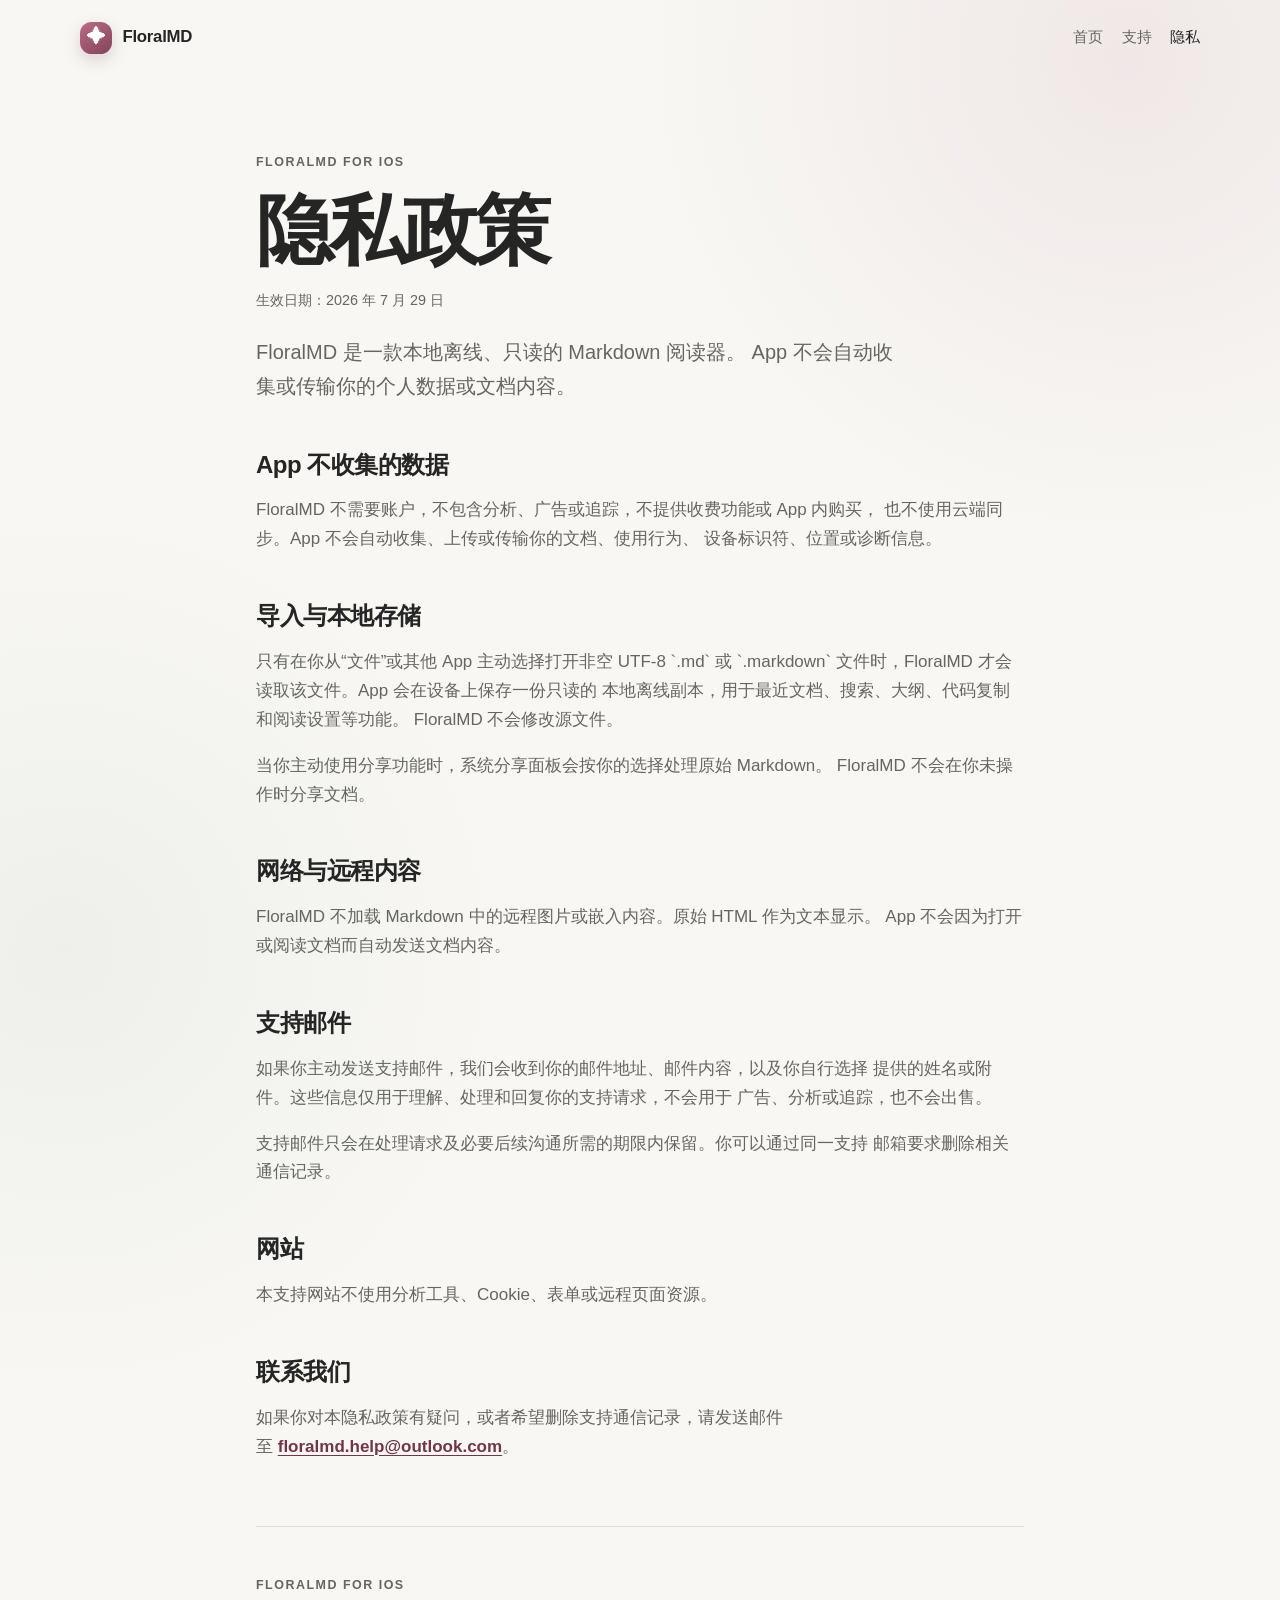
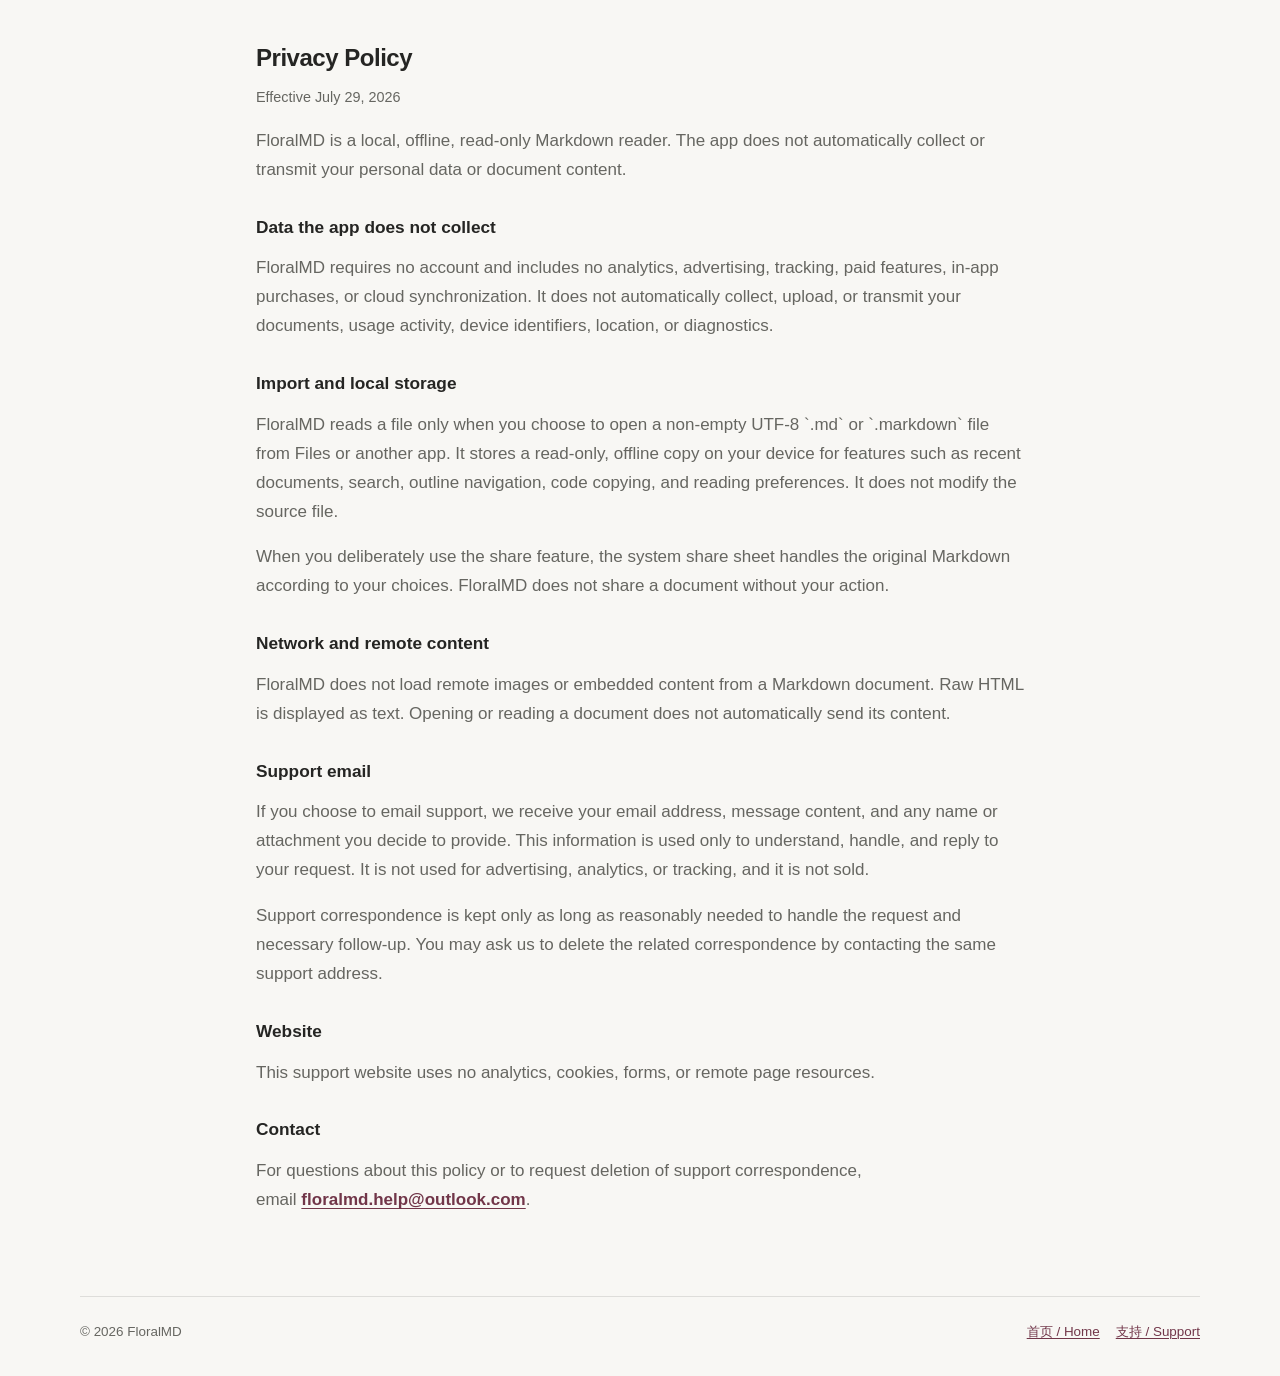
==== privacy/index.html @ 7f9638a2 "docs: add iOS support site" ====
<!doctype html>
<html lang="zh-CN">
  <head>
    <meta charset="utf-8">
    <meta name="viewport" content="width=device-width, initial-scale=1">
    <meta
      name="description"
      content="FloralMD iOS 隐私政策。"
    >
    <title>隐私政策 — FloralMD</title>
    <link rel="stylesheet" href="../styles.css">
  </head>
  <body>
    <a class="skip-link" href="#main">跳到主要内容</a>
    <header class="site-header">
      <a class="brand" href="../" aria-label="FloralMD 首页">
        <span class="brand-mark" aria-hidden="true">✦</span>
        <span>FloralMD</span>
      </a>
      <nav class="site-nav" aria-label="主要导航">
        <a href="../">首页</a>
        <a href="../support/">支持</a>
        <a href="./" aria-current="page">隐私</a>
      </nav>
    </header>

    <main class="page-shell prose" id="main">
      <p class="eyebrow">FloralMD for iOS</p>
      <h1 class="page-title">隐私政策</h1>
      <p class="meta">生效日期：2026 年 7 月 29 日</p>
      <p class="hero-copy">
        FloralMD 是一款本地离线、只读的 Markdown 阅读器。
        App 不会自动收集或传输你的个人数据或文档内容。
      </p>

      <h2>App 不收集的数据</h2>
      <p>
        FloralMD 不需要账户，不包含分析、广告或追踪，不提供收费功能或 App 内购买，
        也不使用云端同步。App 不会自动收集、上传或传输你的文档、使用行为、
        设备标识符、位置或诊断信息。
      </p>

      <h2>导入与本地存储</h2>
      <p>
        只有在你从“文件”或其他 App 主动选择打开非空 UTF-8 `.md` 或
        `.markdown` 文件时，FloralMD 才会读取该文件。App 会在设备上保存一份只读的
        本地离线副本，用于最近文档、搜索、大纲、代码复制和阅读设置等功能。
        FloralMD 不会修改源文件。
      </p>
      <p>
        当你主动使用分享功能时，系统分享面板会按你的选择处理原始 Markdown。
        FloralMD 不会在你未操作时分享文档。
      </p>

      <h2>网络与远程内容</h2>
      <p>
        FloralMD 不加载 Markdown 中的远程图片或嵌入内容。原始 HTML 作为文本显示。
        App 不会因为打开或阅读文档而自动发送文档内容。
      </p>

      <h2>支持邮件</h2>
      <p>
        如果你主动发送支持邮件，我们会收到你的邮件地址、邮件内容，以及你自行选择
        提供的姓名或附件。这些信息仅用于理解、处理和回复你的支持请求，不会用于
        广告、分析或追踪，也不会出售。
      </p>
      <p>
        支持邮件只会在处理请求及必要后续沟通所需的期限内保留。你可以通过同一支持
        邮箱要求删除相关通信记录。
      </p>

      <h2>网站</h2>
      <p>
        本支持网站不使用分析工具、Cookie、表单或远程页面资源。
      </p>

      <h2>联系我们</h2>
      <p>
        如果你对本隐私政策有疑问，或者希望删除支持通信记录，请发送邮件至
        <a class="email-link" href="mailto:floralmd.help@outlook.com">
          floralmd.help@outlook.com</a>。
      </p>

      <section class="english-block" lang="en">
        <p class="eyebrow">FloralMD for iOS</p>
        <h2>Privacy Policy</h2>
        <p class="meta">Effective July 29, 2026</p>
        <p>
          FloralMD is a local, offline, read-only Markdown reader. The app does
          not automatically collect or transmit your personal data or document
          content.
        </p>

        <h3>Data the app does not collect</h3>
        <p>
          FloralMD requires no account and includes no analytics, advertising,
          tracking, paid features, in-app purchases, or cloud synchronization.
          It does not automatically collect, upload, or transmit your documents,
          usage activity, device identifiers, location, or diagnostics.
        </p>

        <h3>Import and local storage</h3>
        <p>
          FloralMD reads a file only when you choose to open a non-empty UTF-8
          `.md` or `.markdown` file from Files or another app. It stores a
          read-only, offline copy on your device for features such as recent
          documents, search, outline navigation, code copying, and reading
          preferences. It does not modify the source file.
        </p>
        <p>
          When you deliberately use the share feature, the system share sheet
          handles the original Markdown according to your choices. FloralMD
          does not share a document without your action.
        </p>

        <h3>Network and remote content</h3>
        <p>
          FloralMD does not load remote images or embedded content from a
          Markdown document. Raw HTML is displayed as text. Opening or reading
          a document does not automatically send its content.
        </p>

        <h3>Support email</h3>
        <p>
          If you choose to email support, we receive your email address, message
          content, and any name or attachment you decide to provide. This
          information is used only to understand, handle, and reply to your
          request. It is not used for advertising, analytics, or tracking, and
          it is not sold.
        </p>
        <p>
          Support correspondence is kept only as long as reasonably needed to
          handle the request and necessary follow-up. You may ask us to delete
          the related correspondence by contacting the same support address.
        </p>

        <h3>Website</h3>
        <p>
          This support website uses no analytics, cookies, forms, or remote page
          resources.
        </p>

        <h3>Contact</h3>
        <p>
          For questions about this policy or to request deletion of support
          correspondence, email
          <a class="email-link" href="mailto:floralmd.help@outlook.com">
            floralmd.help@outlook.com</a>.
        </p>
      </section>
    </main>

    <footer class="site-footer">
      <span>© 2026 FloralMD</span>
      <span class="footer-links">
        <a href="../">首页 / Home</a>
        <a href="../support/">支持 / Support</a>
      </span>
    </footer>
  </body>
</html>
---- styles.css ----
:root {
  color-scheme: light dark;
  --background: #f8f7f4;
  --surface: rgba(255, 255, 255, 0.82);
  --text: #252523;
  --muted: #666661;
  --line: rgba(37, 37, 35, 0.12);
  --accent: #9a4f68;
  --accent-strong: #713649;
  --accent-soft: #f3e5e9;
  --leaf: #54715d;
  --shadow: 0 18px 50px rgba(73, 54, 59, 0.08);
  font-family:
    -apple-system, BlinkMacSystemFont, "SF Pro Text", "PingFang SC",
    "Helvetica Neue", sans-serif;
}

* {
  box-sizing: border-box;
}

html {
  background: var(--background);
  scroll-behavior: smooth;
}

body {
  min-height: 100vh;
  margin: 0;
  color: var(--text);
  background:
    radial-gradient(circle at 88% 2%, rgba(154, 79, 104, 0.09), transparent 30rem),
    radial-gradient(circle at 5% 32%, rgba(84, 113, 93, 0.06), transparent 28rem),
    var(--background);
  font-size: 17px;
  line-height: 1.7;
  text-rendering: optimizeLegibility;
}

a {
  color: var(--accent-strong);
  text-underline-offset: 0.18em;
  text-decoration-thickness: 0.08em;
}

a:hover {
  color: var(--accent);
}

a:focus-visible {
  outline: 3px solid color-mix(in srgb, var(--accent) 45%, transparent);
  outline-offset: 4px;
  border-radius: 0.2rem;
}

.skip-link {
  position: fixed;
  z-index: 10;
  top: 0.75rem;
  left: 0.75rem;
  padding: 0.55rem 0.8rem;
  color: var(--text);
  background: var(--surface);
  border: 1px solid var(--line);
  border-radius: 0.6rem;
  transform: translateY(-180%);
}

.skip-link:focus {
  transform: translateY(0);
}

.site-header,
.page-shell,
.site-footer {
  width: min(70rem, calc(100% - 2rem));
  margin-inline: auto;
}

.site-header {
  display: flex;
  align-items: center;
  justify-content: space-between;
  gap: 1.5rem;
  padding-block: 1.35rem;
}

.brand {
  display: inline-flex;
  align-items: center;
  gap: 0.65rem;
  color: var(--text);
  font-size: 1.05rem;
  font-weight: 700;
  letter-spacing: -0.015em;
  text-decoration: none;
}

.brand-mark {
  display: grid;
  width: 2rem;
  height: 2rem;
  place-items: center;
  color: white;
  background: linear-gradient(145deg, #b96c84, #82445a);
  border-radius: 0.72rem;
  box-shadow: 0 6px 16px rgba(113, 54, 73, 0.2);
  font-size: 1.15rem;
  line-height: 1;
}

.site-nav {
  display: flex;
  align-items: center;
  gap: 1.15rem;
  font-size: 0.93rem;
}

.site-nav a {
  color: var(--muted);
  text-decoration: none;
}

.site-nav a[aria-current="page"],
.site-nav a:hover {
  color: var(--text);
}

.page-shell {
  padding-block: clamp(2.2rem, 6vw, 5.5rem) 4rem;
}

.hero {
  display: grid;
  grid-template-columns: minmax(0, 1.18fr) minmax(17rem, 0.82fr);
  align-items: center;
  gap: clamp(2.5rem, 7vw, 6rem);
  min-height: min(40rem, calc(100vh - 8rem));
}

.eyebrow {
  margin: 0 0 0.7rem;
  color: var(--leaf);
  font-size: 0.78rem;
  font-weight: 750;
  letter-spacing: 0.12em;
  text-transform: uppercase;
}

h1,
h2,
h3,
p {
  text-wrap: pretty;
}

h1,
h2,
h3 {
  line-height: 1.2;
}

h1 {
  max-width: 13ch;
  margin: 0;
  font-size: clamp(2.8rem, 7vw, 5.8rem);
  letter-spacing: -0.055em;
}

.page-title {
  max-width: none;
  font-size: clamp(2.6rem, 6vw, 4.8rem);
}

.hero-copy {
  max-width: 40rem;
  margin: 1.4rem 0 0;
  color: var(--muted);
  font-size: clamp(1.05rem, 2vw, 1.25rem);
}

.hero-actions {
  display: flex;
  flex-wrap: wrap;
  gap: 0.75rem;
  margin-top: 2rem;
}

.button {
  display: inline-flex;
  min-height: 2.8rem;
  align-items: center;
  justify-content: center;
  padding: 0.62rem 1rem;
  border: 1px solid var(--line);
  border-radius: 0.8rem;
  color: var(--text);
  background: var(--surface);
  font-size: 0.94rem;
  font-weight: 650;
  text-decoration: none;
}

.button.primary {
  border-color: transparent;
  color: white;
  background: var(--accent-strong);
}

.reader-card {
  position: relative;
  overflow: hidden;
  padding: 1.4rem;
  background: var(--surface);
  border: 1px solid var(--line);
  border-radius: 1.5rem;
  box-shadow: var(--shadow);
}

.reader-card::before {
  display: block;
  width: 42%;
  height: 0.45rem;
  margin-bottom: 1.6rem;
  background: var(--accent-soft);
  border-radius: 999px;
  content: "";
}

.reader-line {
  height: 0.42rem;
  margin-block: 0.7rem;
  background: color-mix(in srgb, var(--text) 12%, transparent);
  border-radius: 999px;
}

.reader-line.heading {
  width: 68%;
  height: 0.75rem;
  margin-bottom: 1.15rem;
  background: color-mix(in srgb, var(--text) 30%, transparent);
}

.reader-line.short {
  width: 72%;
}

.reader-code {
  margin-top: 1.4rem;
  padding: 1rem;
  background: color-mix(in srgb, var(--leaf) 9%, transparent);
  border-radius: 0.8rem;
}

.section {
  padding-block: clamp(3rem, 7vw, 6rem);
}

.section + .section {
  border-top: 1px solid var(--line);
}

.section-heading {
  max-width: 34rem;
  margin-bottom: 2rem;
}

.section h2 {
  margin: 0;
  font-size: clamp(1.8rem, 4vw, 3rem);
  letter-spacing: -0.035em;
}

.section-intro {
  margin: 0.8rem 0 0;
  color: var(--muted);
}

.feature-grid {
  display: grid;
  grid-template-columns: repeat(3, minmax(0, 1fr));
  gap: 1rem;
}

.feature-card,
.contact-card {
  padding: 1.35rem;
  background: var(--surface);
  border: 1px solid var(--line);
  border-radius: 1rem;
}

.feature-card h3 {
  margin: 0;
  font-size: 1.02rem;
}

.feature-card p {
  margin: 0.5rem 0 0;
  color: var(--muted);
  font-size: 0.94rem;
}

.english-block {
  margin-top: 4rem;
  padding-top: 3rem;
  border-top: 1px solid var(--line);
}

.prose {
  max-width: 48rem;
}

.prose h2 {
  margin: 3rem 0 0.8rem;
  font-size: 1.5rem;
  letter-spacing: -0.02em;
}

.prose h3 {
  margin: 2rem 0 0.5rem;
  font-size: 1.08rem;
}

.prose p,
.prose li {
  color: var(--muted);
}

.prose ul {
  padding-left: 1.2rem;
}

.meta {
  margin-top: 0.7rem;
  color: var(--muted);
  font-size: 0.9rem;
}

.contact-card {
  margin-block: 2rem 3rem;
}

.contact-card strong {
  display: block;
  margin-bottom: 0.4rem;
}

.email-link {
  overflow-wrap: anywhere;
  font-weight: 700;
}

.site-footer {
  display: flex;
  justify-content: space-between;
  gap: 1rem;
  padding-block: 1.5rem 2rem;
  color: var(--muted);
  border-top: 1px solid var(--line);
  font-size: 0.84rem;
}

.footer-links {
  display: flex;
  flex-wrap: wrap;
  gap: 1rem;
}

@media (max-width: 760px) {
  body {
    font-size: 16px;
  }

  .site-header {
    align-items: flex-start;
  }

  .site-nav {
    flex-wrap: wrap;
    justify-content: flex-end;
    gap: 0.45rem 0.85rem;
  }

  .hero {
    grid-template-columns: 1fr;
    min-height: auto;
  }

  .reader-card {
    max-width: 26rem;
  }

  .feature-grid {
    grid-template-columns: 1fr;
  }

  .site-footer {
    flex-direction: column;
  }
}

@media (max-width: 460px) {
  .site-header {
    display: block;
  }

  .site-nav {
    justify-content: flex-start;
    margin-top: 0.8rem;
  }

  .page-shell {
    padding-top: 2rem;
  }

  h1 {
    font-size: clamp(2.5rem, 15vw, 4rem);
  }
}

@media (prefers-color-scheme: dark) {
  :root {
    --background: #171716;
    --surface: rgba(38, 37, 36, 0.86);
    --text: #f2f0ec;
    --muted: #b7b3ac;
    --line: rgba(242, 240, 236, 0.13);
    --accent: #d990a7;
    --accent-strong: #e2a1b5;
    --accent-soft: rgba(217, 144, 167, 0.18);
    --leaf: #9fbea7;
    --shadow: 0 18px 50px rgba(0, 0, 0, 0.2);
  }

  .button.primary {
    color: #24171b;
  }
}

@media (prefers-reduced-motion: reduce) {
  html {
    scroll-behavior: auto;
  }
}
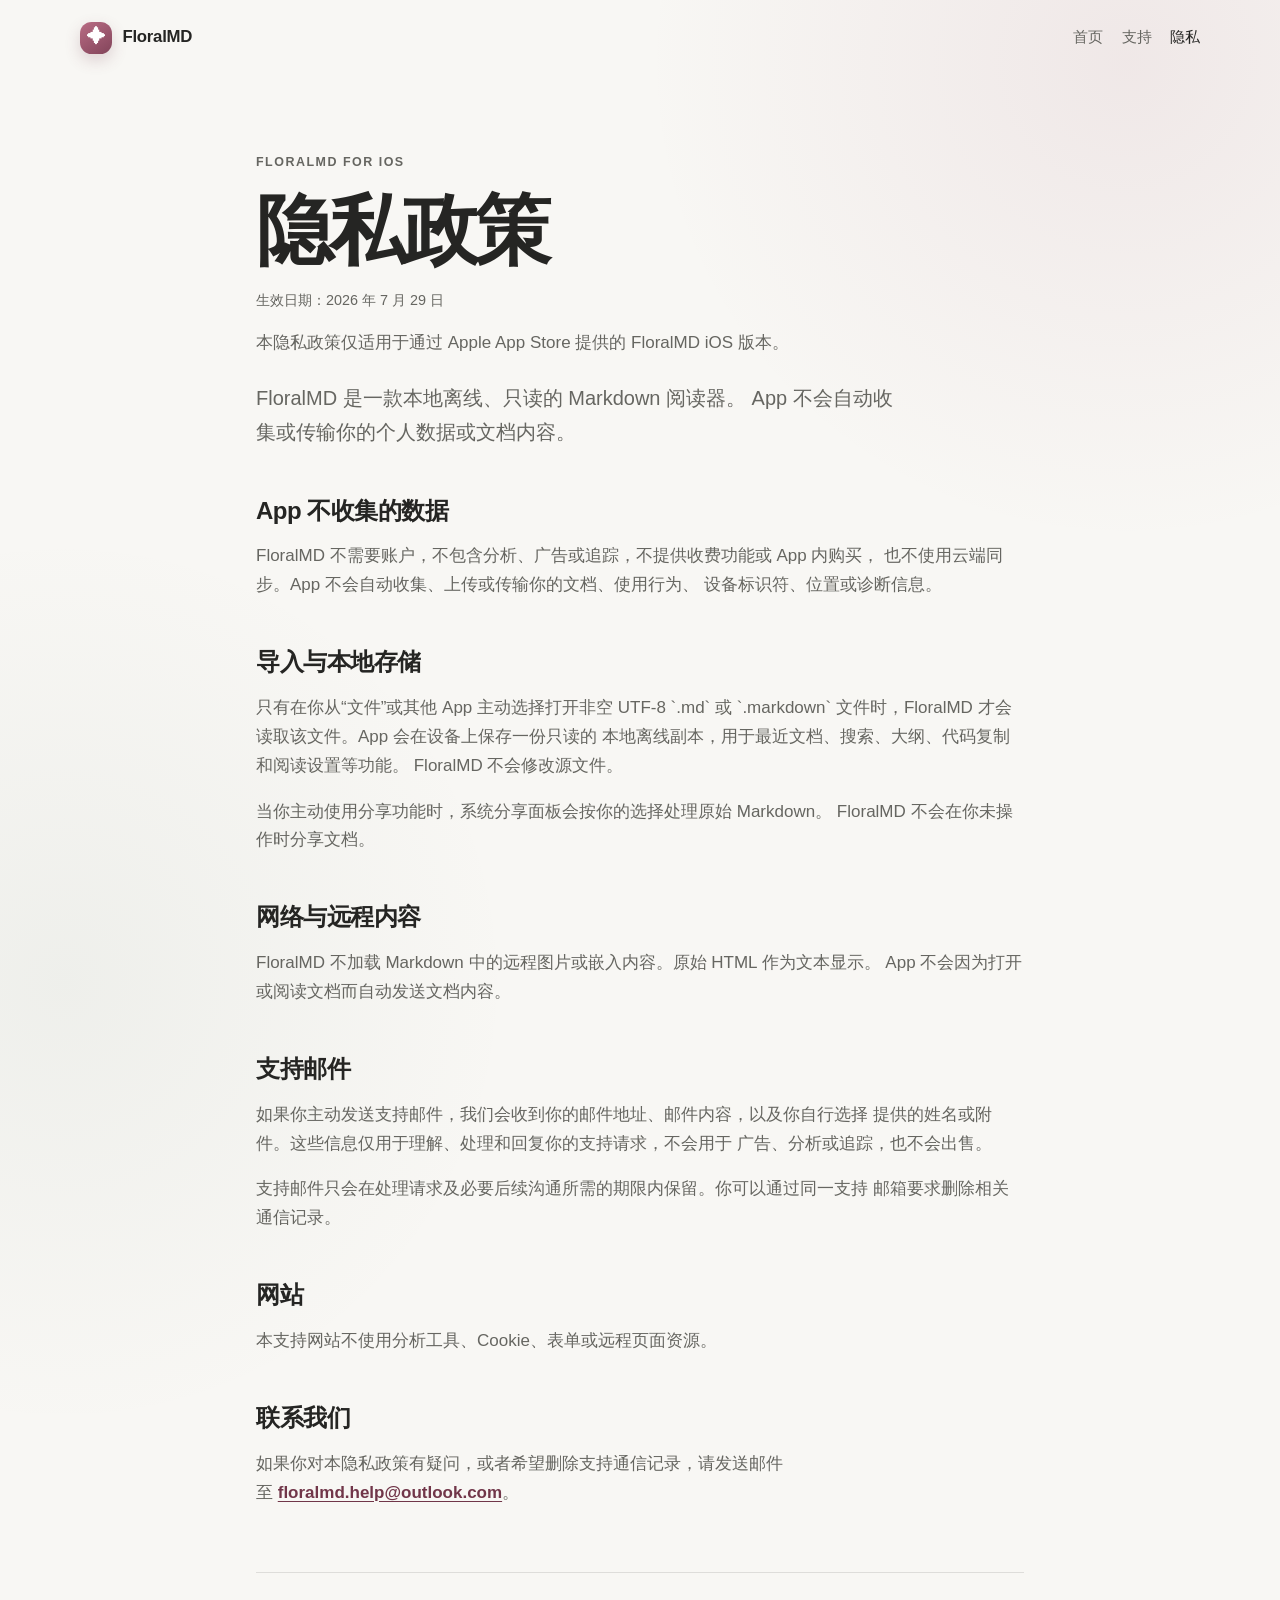
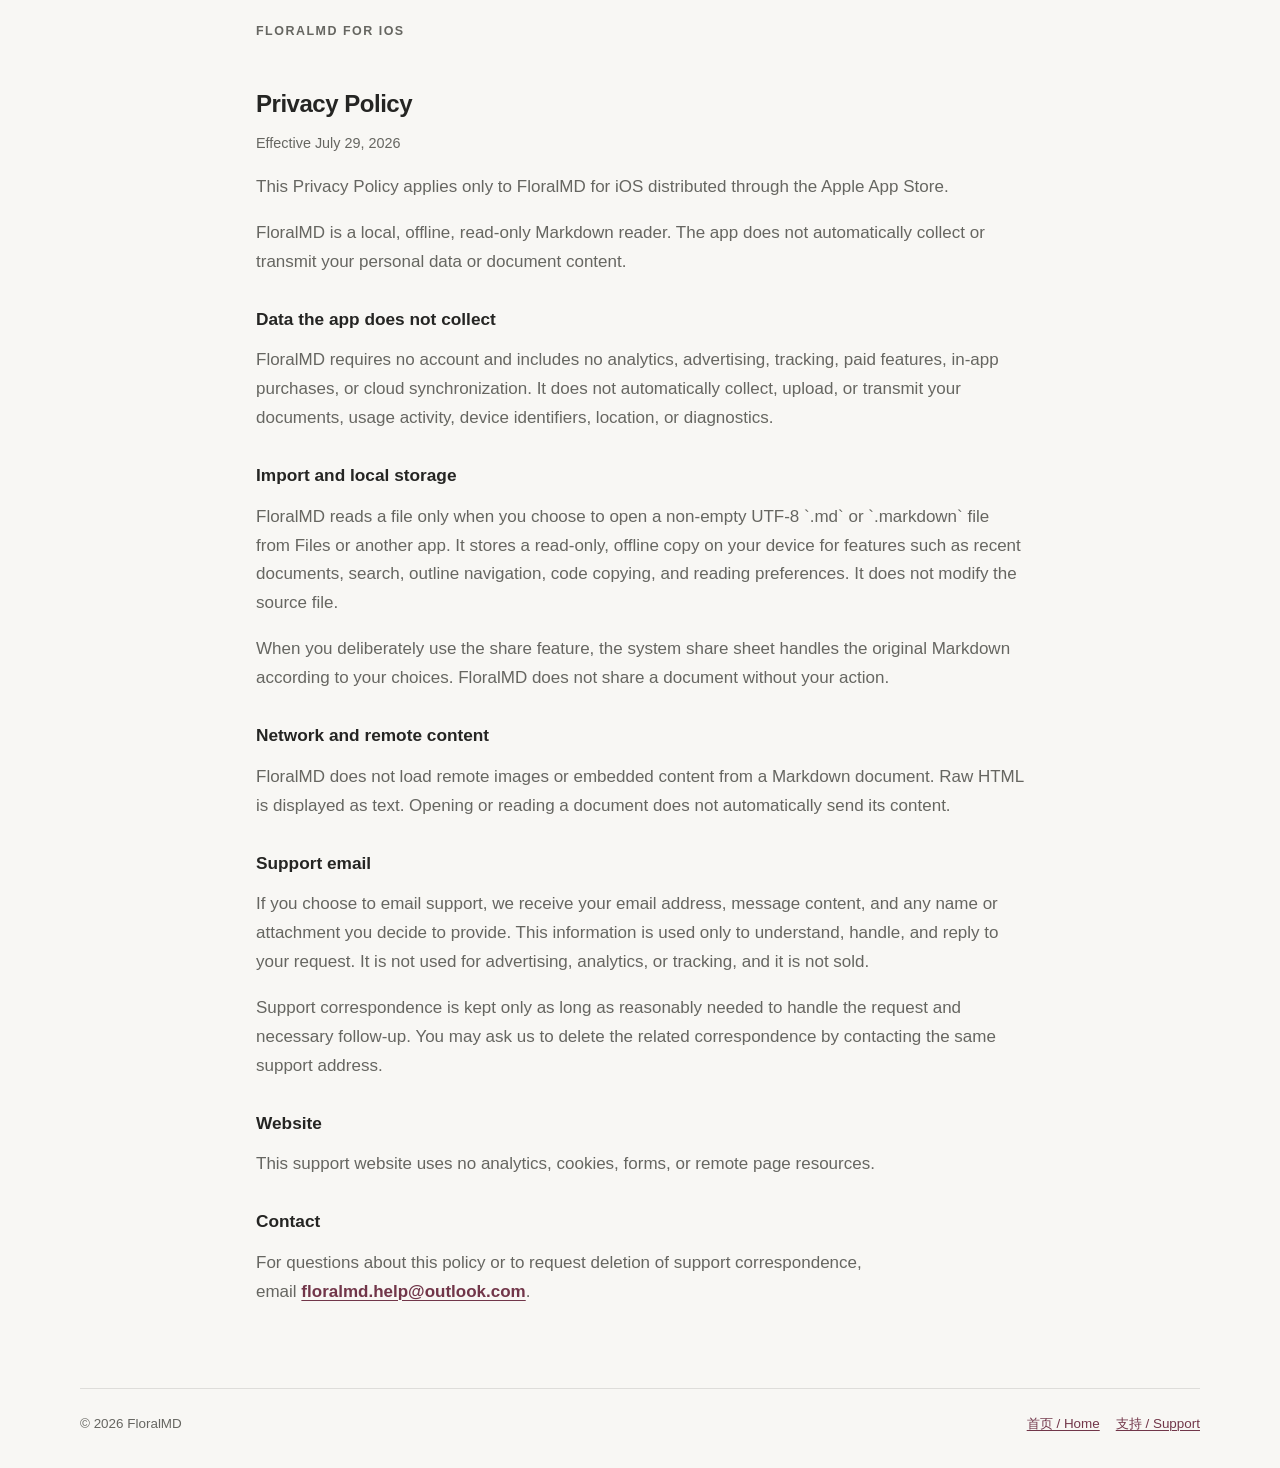
==== commit 9964bfab: "docs: scope privacy policy to iOS" ====
--- a/privacy/index.html
+++ b/privacy/index.html
@@ -28,6 +28,9 @@
       <p class="eyebrow">FloralMD for iOS</p>
       <h1 class="page-title">隐私政策</h1>
       <p class="meta">生效日期：2026 年 7 月 29 日</p>
+      <p>
+        本隐私政策仅适用于通过 Apple App Store 提供的 FloralMD iOS 版本。
+      </p>
       <p class="hero-copy">
         FloralMD 是一款本地离线、只读的 Markdown 阅读器。
         App 不会自动收集或传输你的个人数据或文档内容。
@@ -85,6 +88,10 @@
         <p class="eyebrow">FloralMD for iOS</p>
         <h2>Privacy Policy</h2>
         <p class="meta">Effective July 29, 2026</p>
+        <p>
+          This Privacy Policy applies only to FloralMD for iOS distributed
+          through the Apple App Store.
+        </p>
         <p>
           FloralMD is a local, offline, read-only Markdown reader. The app does
           not automatically collect or transmit your personal data or document
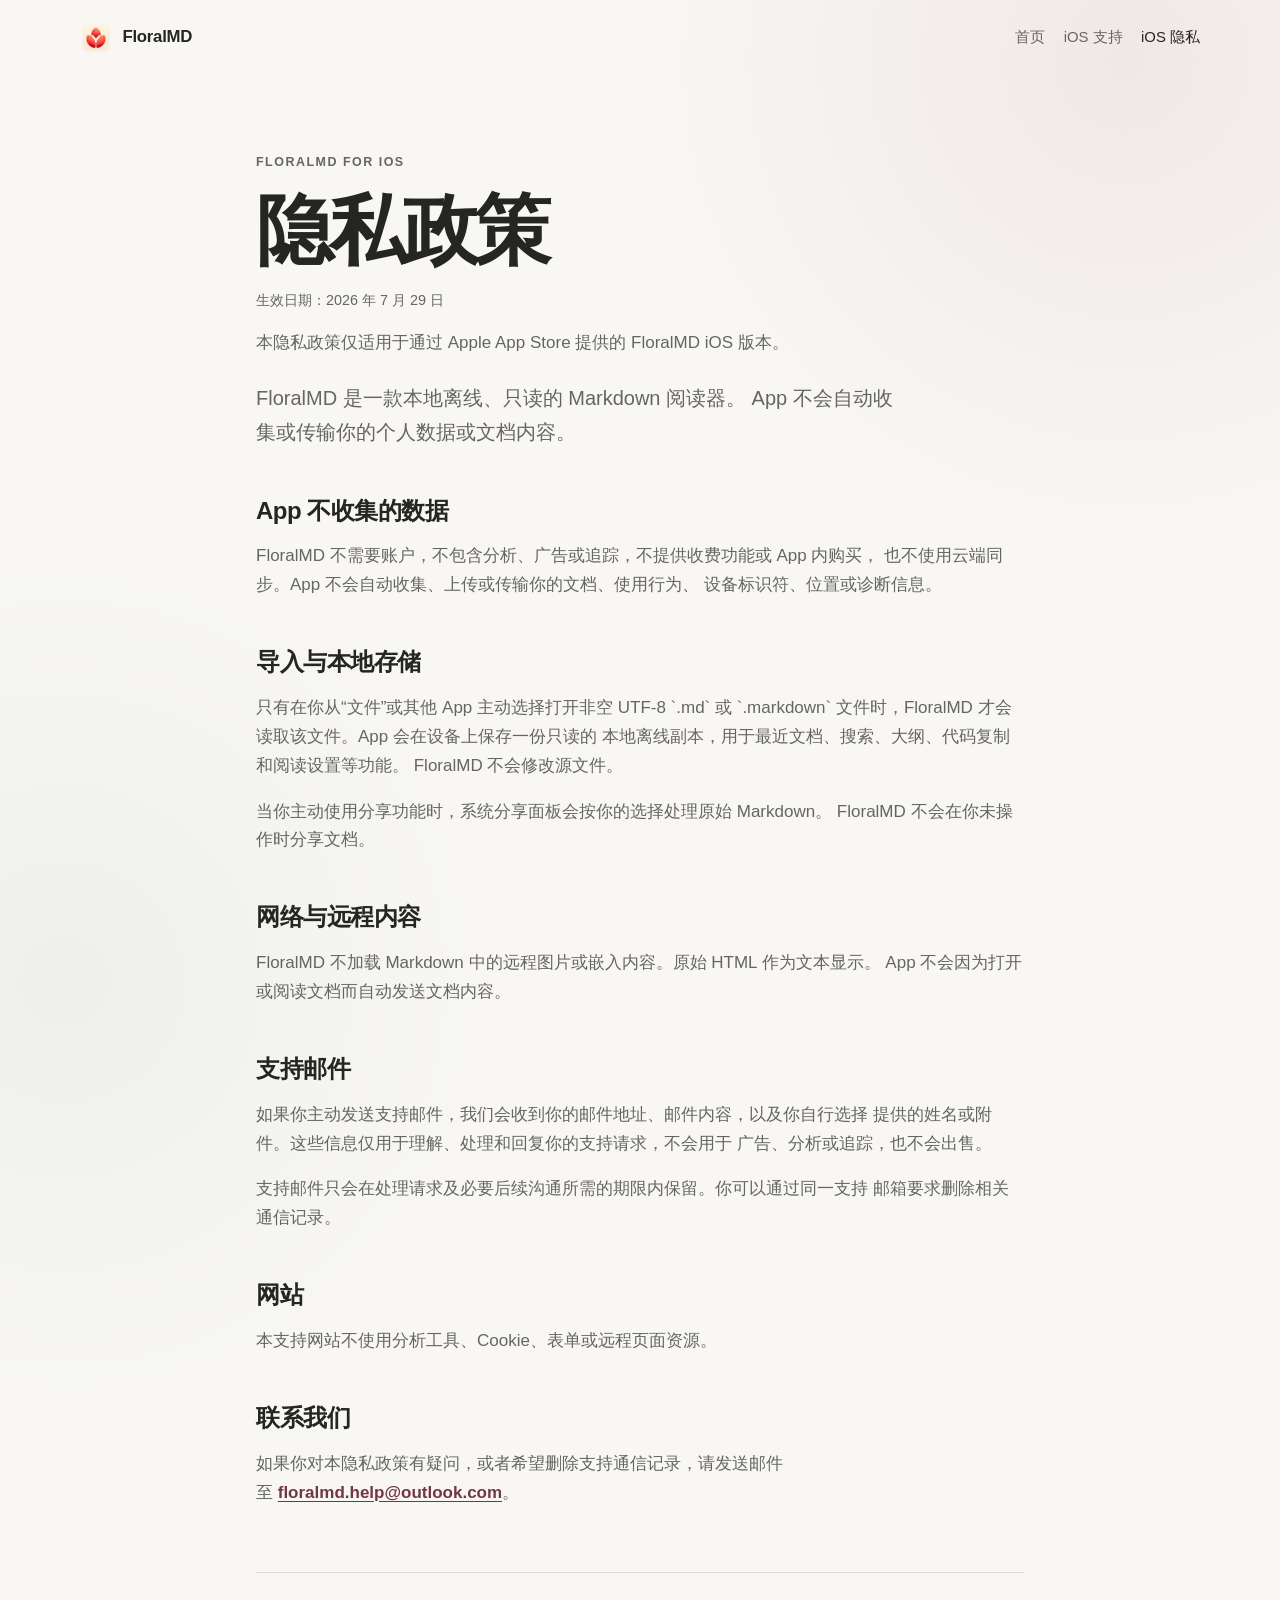
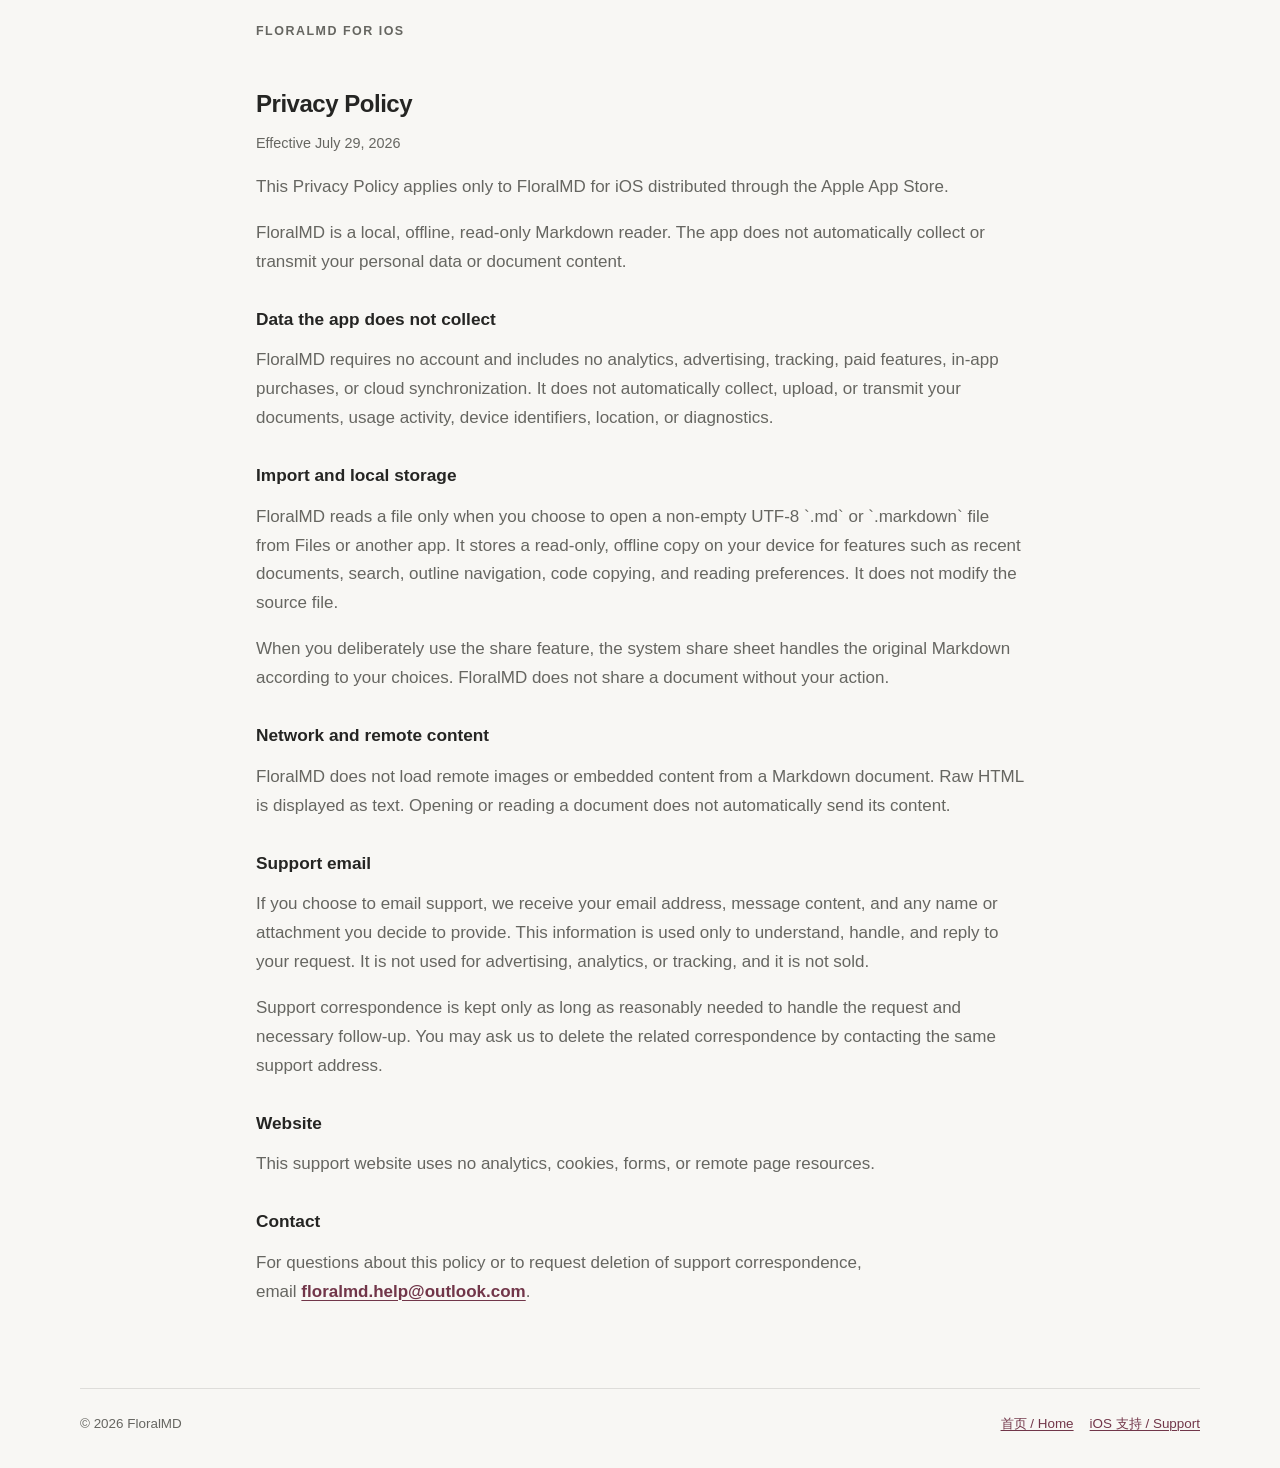
==== commit 76078559: "docs: distinguish iOS and macOS editions" ====
--- a/privacy/index.html
+++ b/privacy/index.html
@@ -8,19 +8,20 @@
       content="FloralMD iOS 隐私政策。"
     >
     <title>隐私政策 — FloralMD</title>
+    <link rel="icon" href="../app-icon.png">
     <link rel="stylesheet" href="../styles.css">
   </head>
   <body>
     <a class="skip-link" href="#main">跳到主要内容</a>
     <header class="site-header">
       <a class="brand" href="../" aria-label="FloralMD 首页">
-        <span class="brand-mark" aria-hidden="true">✦</span>
+        <img class="brand-icon" src="../app-icon.png" alt="">
         <span>FloralMD</span>
       </a>
       <nav class="site-nav" aria-label="主要导航">
         <a href="../">首页</a>
-        <a href="../support/">支持</a>
-        <a href="./" aria-current="page">隐私</a>
+        <a href="../support/">iOS 支持</a>
+        <a href="./" aria-current="page">iOS 隐私</a>
       </nav>
     </header>
 
@@ -161,7 +162,7 @@
       <span>© 2026 FloralMD</span>
       <span class="footer-links">
         <a href="../">首页 / Home</a>
-        <a href="../support/">支持 / Support</a>
+        <a href="../support/">iOS 支持 / Support</a>
       </span>
     </footer>
   </body>
--- a/styles.css
+++ b/styles.css
@@ -96,17 +96,10 @@
   text-decoration: none;
 }
 
-.brand-mark {
-  display: grid;
+.brand-icon {
   width: 2rem;
   height: 2rem;
-  place-items: center;
-  color: white;
-  background: linear-gradient(145deg, #b96c84, #82445a);
-  border-radius: 0.72rem;
-  box-shadow: 0 6px 16px rgba(113, 54, 73, 0.2);
-  font-size: 1.15rem;
-  line-height: 1;
+  object-fit: contain;
 }
 
 .site-nav {
@@ -207,49 +200,16 @@
   background: var(--accent-strong);
 }
 
-.reader-card {
-  position: relative;
-  overflow: hidden;
-  padding: 1.4rem;
-  background: var(--surface);
-  border: 1px solid var(--line);
-  border-radius: 1.5rem;
-  box-shadow: var(--shadow);
-}
-
-.reader-card::before {
-  display: block;
-  width: 42%;
-  height: 0.45rem;
-  margin-bottom: 1.6rem;
-  background: var(--accent-soft);
-  border-radius: 999px;
-  content: "";
-}
-
-.reader-line {
-  height: 0.42rem;
-  margin-block: 0.7rem;
-  background: color-mix(in srgb, var(--text) 12%, transparent);
-  border-radius: 999px;
-}
-
-.reader-line.heading {
-  width: 68%;
-  height: 0.75rem;
-  margin-bottom: 1.15rem;
-  background: color-mix(in srgb, var(--text) 30%, transparent);
-}
-
-.reader-line.short {
-  width: 72%;
-}
-
-.reader-code {
-  margin-top: 1.4rem;
-  padding: 1rem;
-  background: color-mix(in srgb, var(--leaf) 9%, transparent);
-  border-radius: 0.8rem;
+.app-icon-stage {
+  display: grid;
+  min-height: 22rem;
+  place-items: center;
+}
+
+.hero-app-icon {
+  width: min(20rem, 78vw);
+  height: auto;
+  filter: drop-shadow(0 1.6rem 2.5rem rgba(73, 54, 59, 0.18));
 }
 
 .section {
@@ -276,13 +236,15 @@
   color: var(--muted);
 }
 
-.feature-grid {
+.feature-grid,
+.platform-grid {
   display: grid;
   grid-template-columns: repeat(3, minmax(0, 1fr));
   gap: 1rem;
 }
 
 .feature-card,
+.platform-card,
 .contact-card {
   padding: 1.35rem;
   background: var(--surface);
@@ -290,15 +252,40 @@
   border-radius: 1rem;
 }
 
-.feature-card h3 {
+.feature-card h3,
+.platform-card h3 {
   margin: 0;
   font-size: 1.02rem;
 }
 
-.feature-card p {
+.feature-card p,
+.platform-card p {
   margin: 0.5rem 0 0;
   color: var(--muted);
   font-size: 0.94rem;
+}
+
+.platform-grid {
+  grid-template-columns: repeat(2, minmax(0, 1fr));
+}
+
+.platform-label {
+  color: var(--leaf) !important;
+  font-size: 0.78rem !important;
+  font-weight: 750;
+  letter-spacing: 0.08em;
+  text-transform: uppercase;
+}
+
+.card-links {
+  display: flex;
+  flex-wrap: wrap;
+  gap: 1rem;
+  padding-top: 0.35rem;
+}
+
+.card-links a {
+  font-weight: 700;
 }
 
 .english-block {
@@ -387,11 +374,12 @@
     min-height: auto;
   }
 
-  .reader-card {
-    max-width: 26rem;
-  }
-
-  .feature-grid {
+  .app-icon-stage {
+    min-height: auto;
+  }
+
+  .feature-grid,
+  .platform-grid {
     grid-template-columns: 1fr;
   }
 
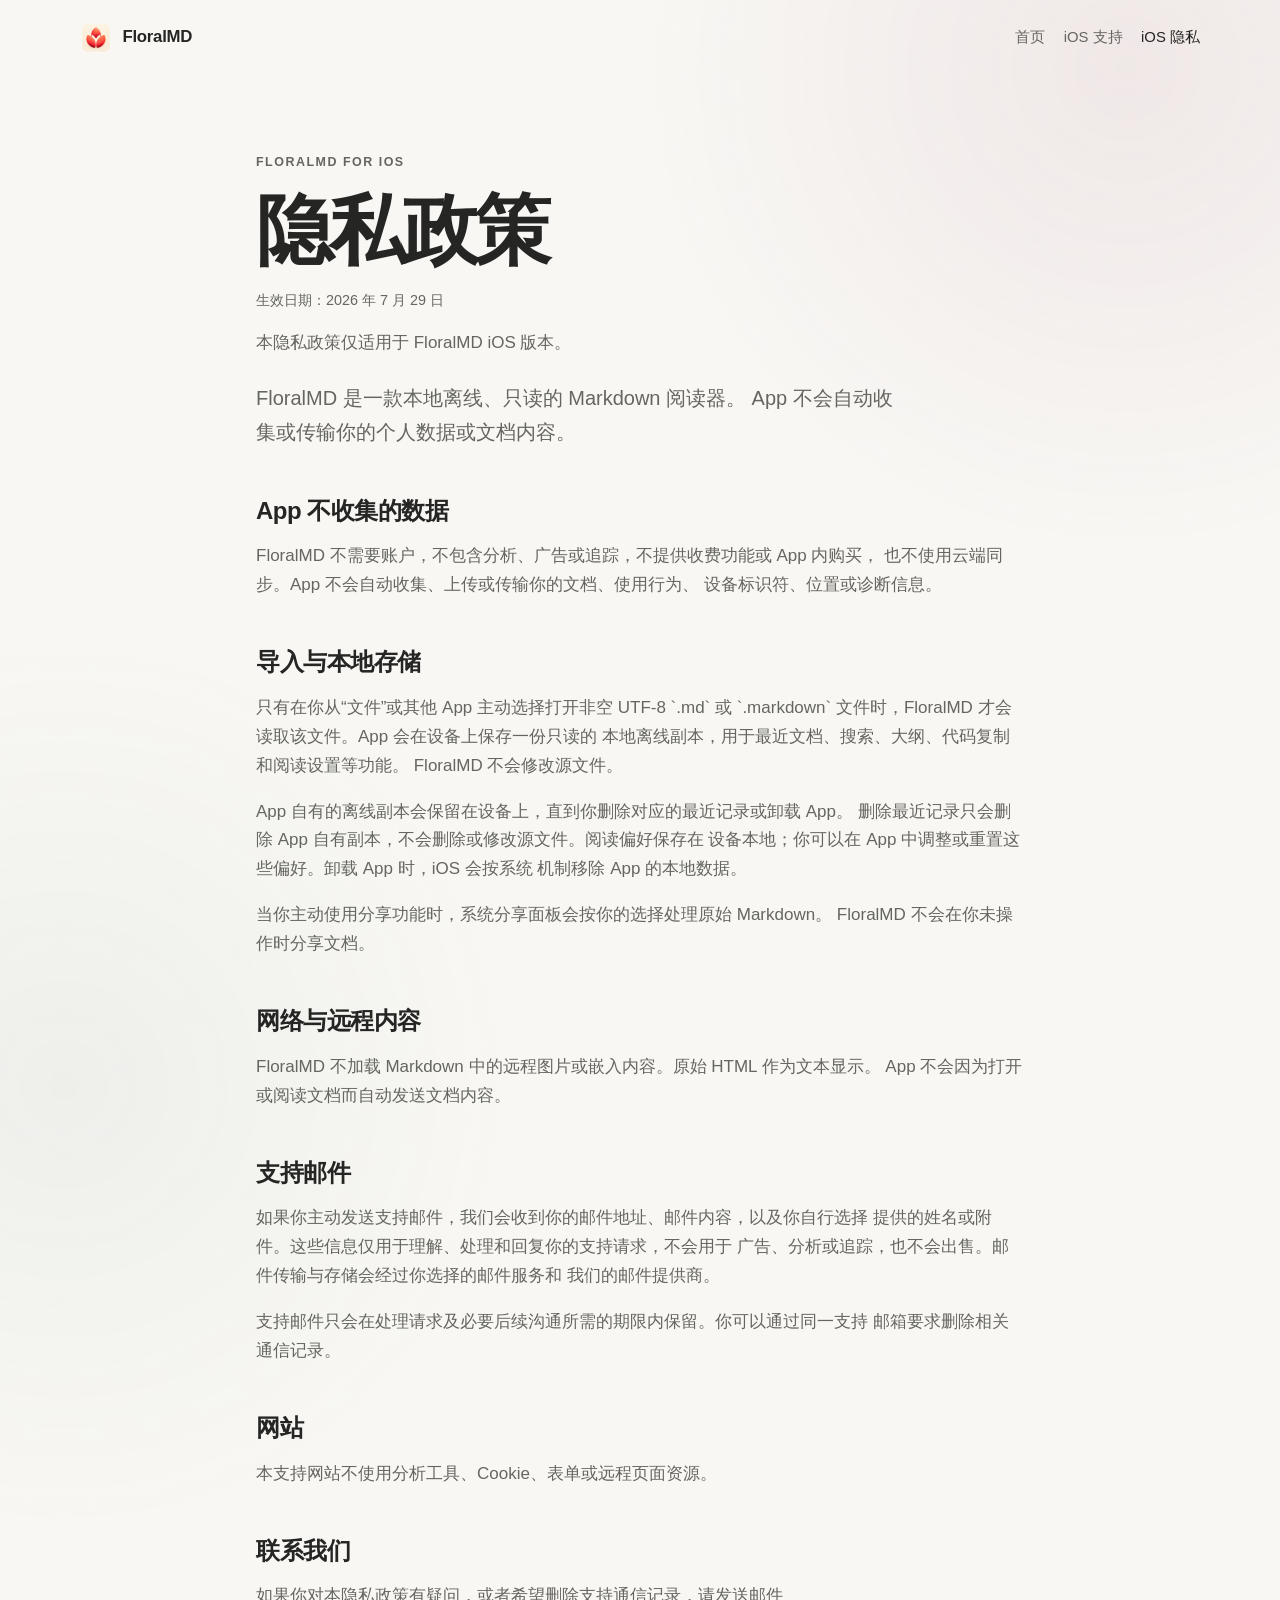
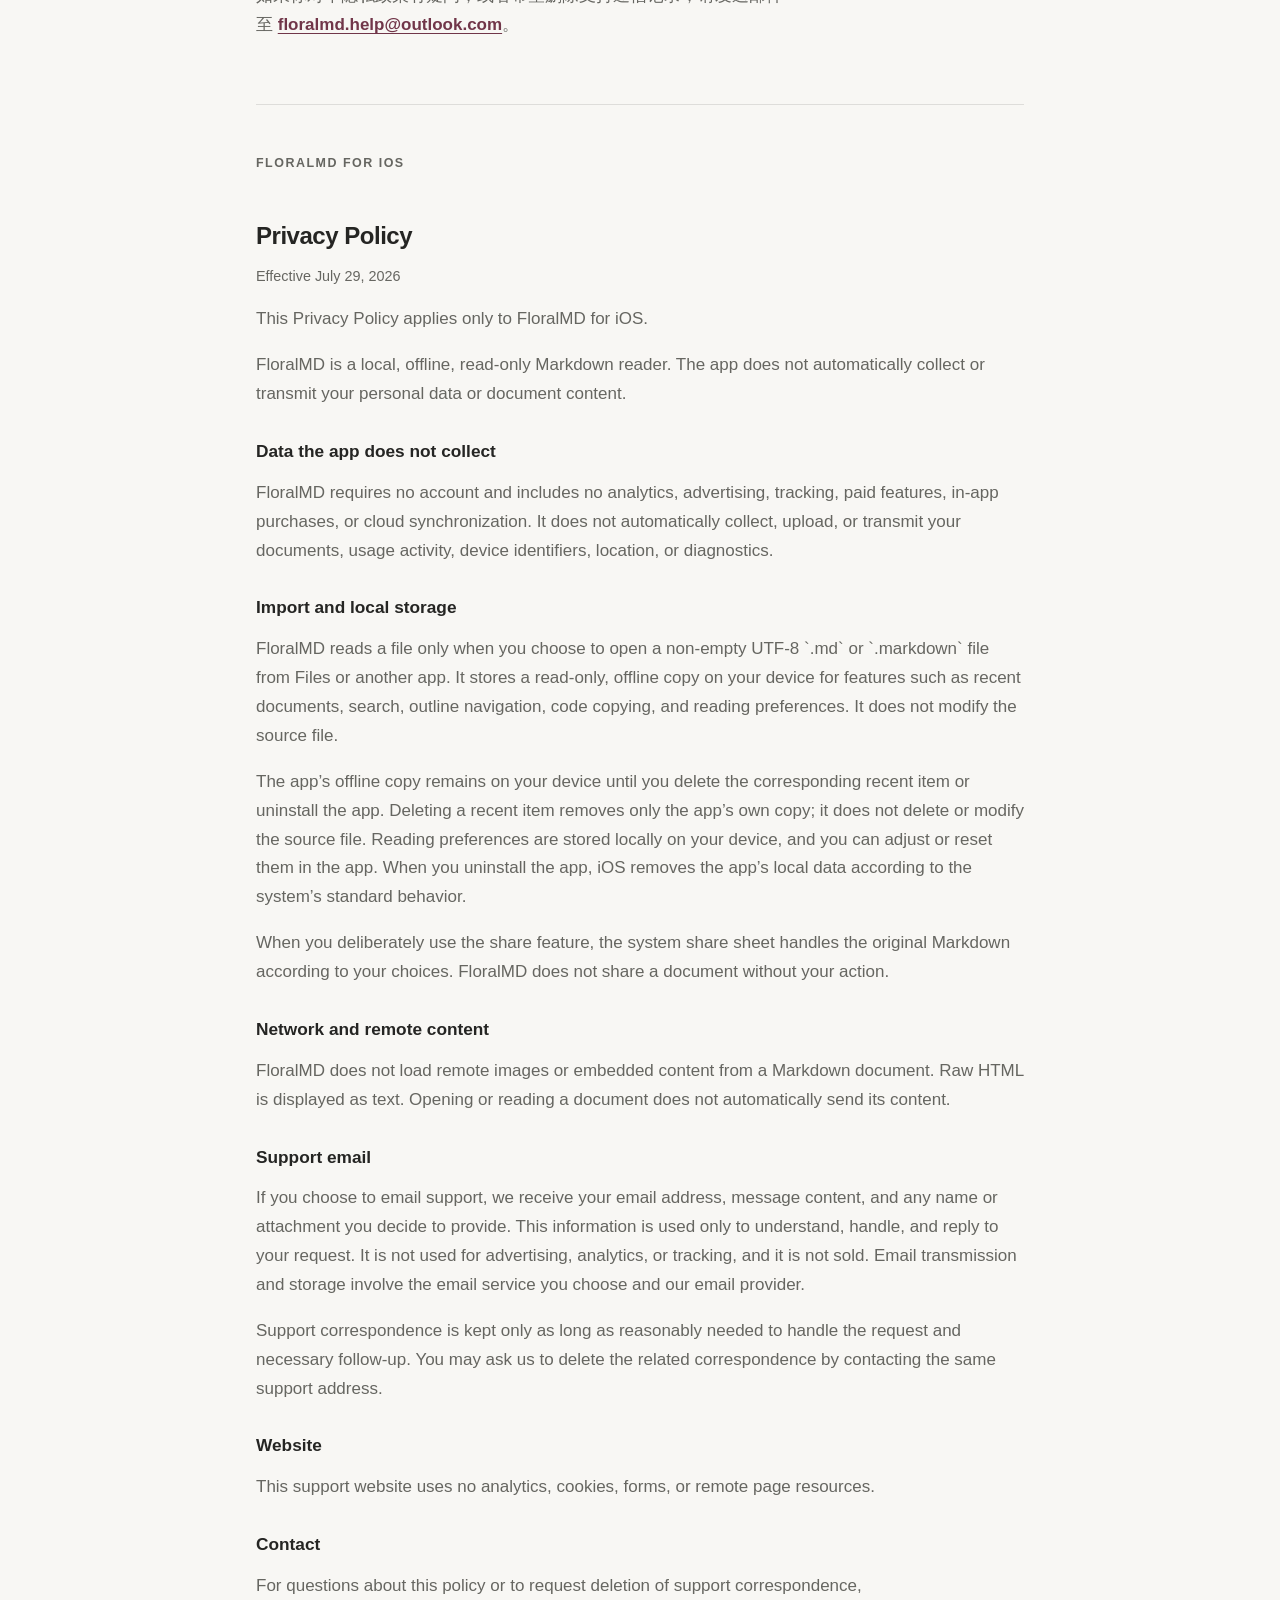
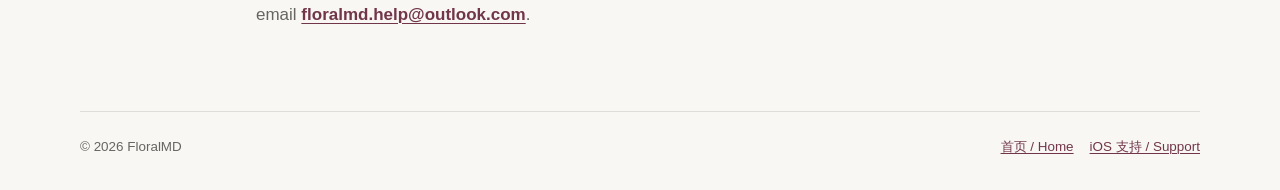
==== commit 700ad9bd: "docs: clarify iOS privacy data lifecycle" ====
--- a/privacy/index.html
+++ b/privacy/index.html
@@ -30,7 +30,7 @@
       <h1 class="page-title">隐私政策</h1>
       <p class="meta">生效日期：2026 年 7 月 29 日</p>
       <p>
-        本隐私政策仅适用于通过 Apple App Store 提供的 FloralMD iOS 版本。
+        本隐私政策仅适用于 FloralMD iOS 版本。
       </p>
       <p class="hero-copy">
         FloralMD 是一款本地离线、只读的 Markdown 阅读器。
@@ -52,6 +52,12 @@
         FloralMD 不会修改源文件。
       </p>
       <p>
+        App 自有的离线副本会保留在设备上，直到你删除对应的最近记录或卸载 App。
+        删除最近记录只会删除 App 自有副本，不会删除或修改源文件。阅读偏好保存在
+        设备本地；你可以在 App 中调整或重置这些偏好。卸载 App 时，iOS 会按系统
+        机制移除 App 的本地数据。
+      </p>
+      <p>
         当你主动使用分享功能时，系统分享面板会按你的选择处理原始 Markdown。
         FloralMD 不会在你未操作时分享文档。
       </p>
@@ -66,7 +72,8 @@
       <p>
         如果你主动发送支持邮件，我们会收到你的邮件地址、邮件内容，以及你自行选择
         提供的姓名或附件。这些信息仅用于理解、处理和回复你的支持请求，不会用于
-        广告、分析或追踪，也不会出售。
+        广告、分析或追踪，也不会出售。邮件传输与存储会经过你选择的邮件服务和
+        我们的邮件提供商。
       </p>
       <p>
         支持邮件只会在处理请求及必要后续沟通所需的期限内保留。你可以通过同一支持
@@ -90,8 +97,7 @@
         <h2>Privacy Policy</h2>
         <p class="meta">Effective July 29, 2026</p>
         <p>
-          This Privacy Policy applies only to FloralMD for iOS distributed
-          through the Apple App Store.
+          This Privacy Policy applies only to FloralMD for iOS.
         </p>
         <p>
           FloralMD is a local, offline, read-only Markdown reader. The app does
@@ -116,6 +122,15 @@
           preferences. It does not modify the source file.
         </p>
         <p>
+          The app’s offline copy remains on your device until you delete the
+          corresponding recent item or uninstall the app. Deleting a recent
+          item removes only the app’s own copy; it does not delete or modify
+          the source file. Reading preferences are stored locally on your
+          device, and you can adjust or reset them in the app. When you
+          uninstall the app, iOS removes the app’s local data according to
+          the system’s standard behavior.
+        </p>
+        <p>
           When you deliberately use the share feature, the system share sheet
           handles the original Markdown according to your choices. FloralMD
           does not share a document without your action.
@@ -134,7 +149,8 @@
           content, and any name or attachment you decide to provide. This
           information is used only to understand, handle, and reply to your
           request. It is not used for advertising, analytics, or tracking, and
-          it is not sold.
+          it is not sold. Email transmission and storage involve the email
+          service you choose and our email provider.
         </p>
         <p>
           Support correspondence is kept only as long as reasonably needed to
